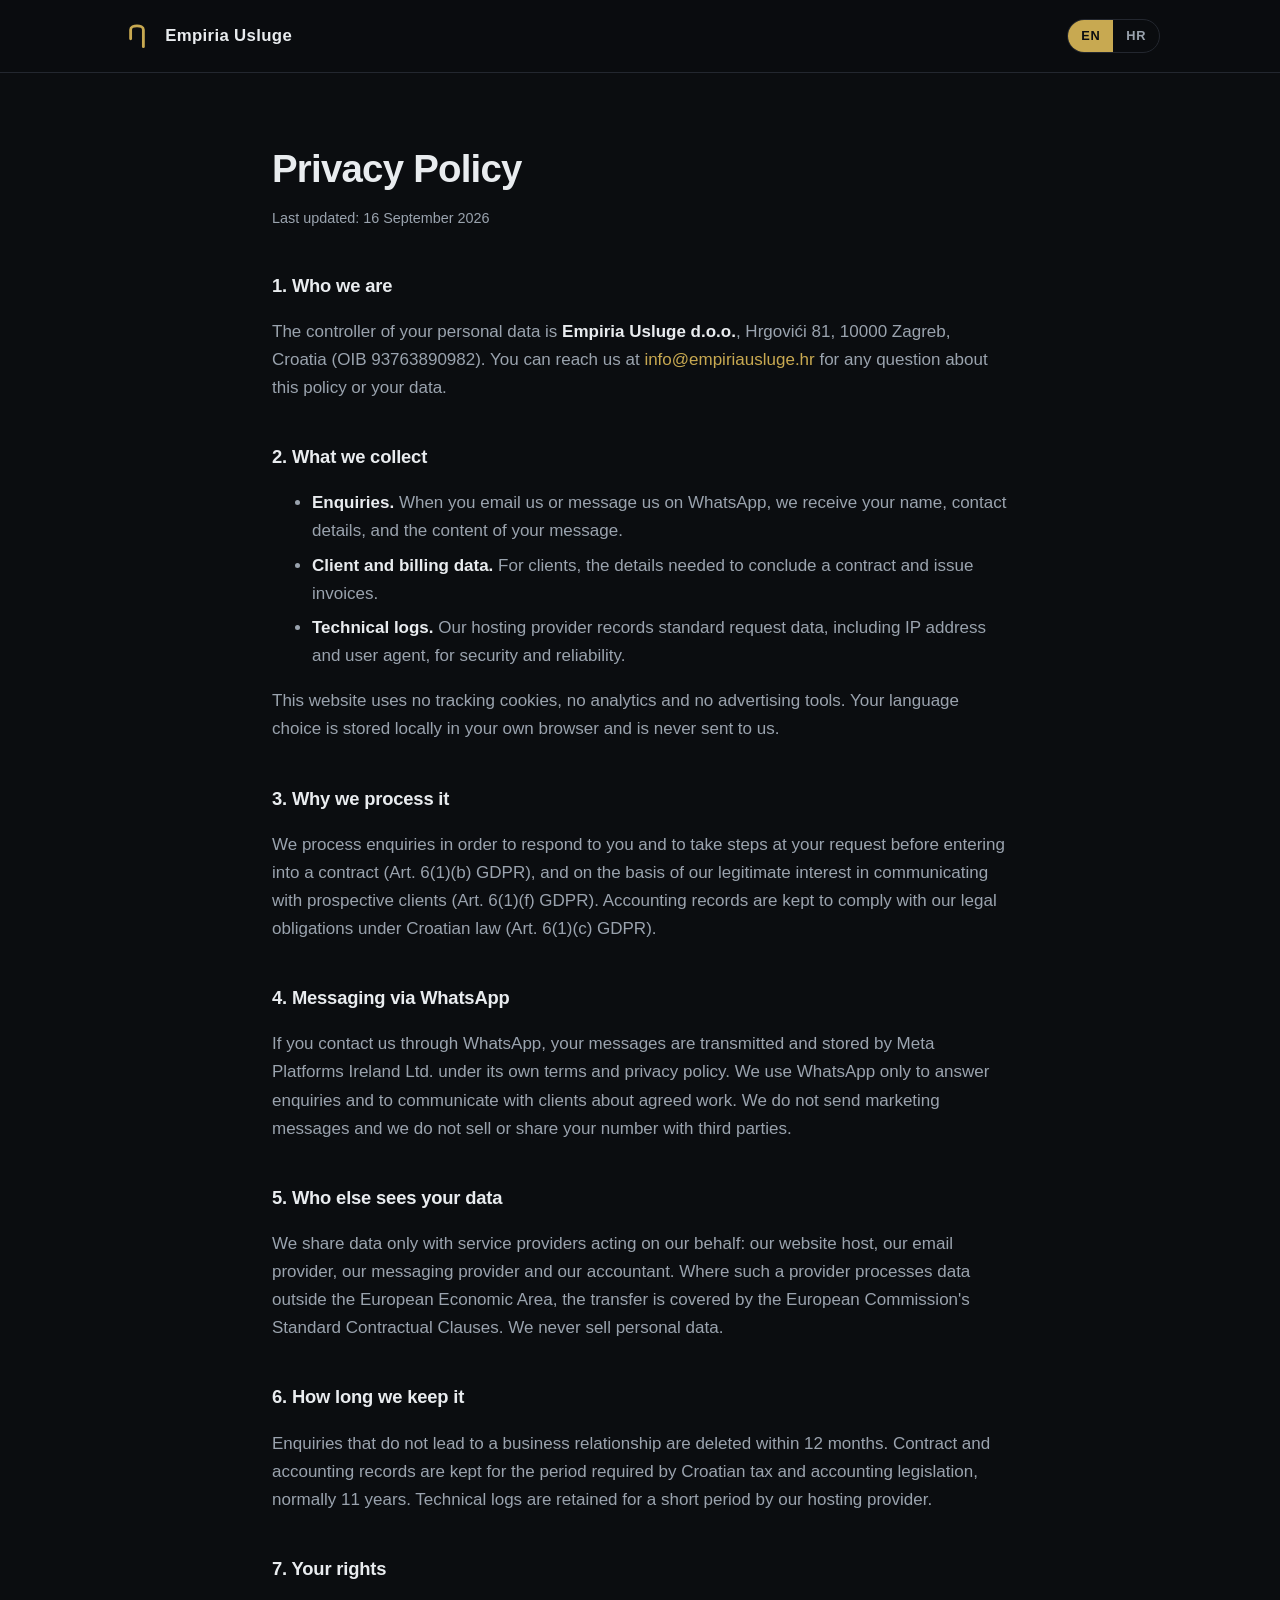
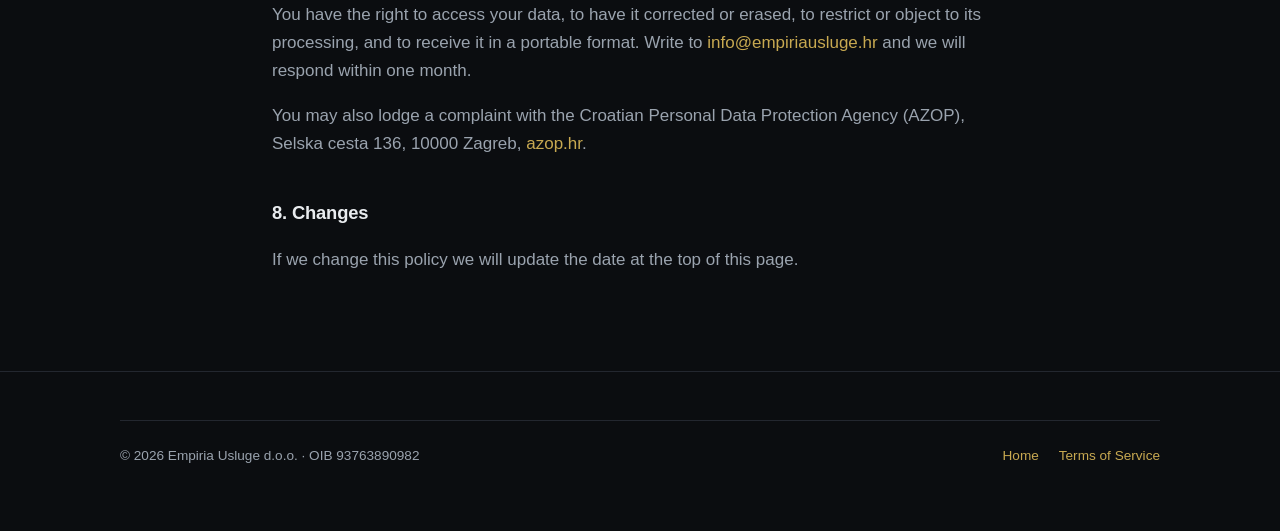
==== privacy.html @ d8f4f068 "Add bilingual static site for empiriausluge.hr Static EN/HR one-pager for Empiria Usluge d.o.o. pres" ====
<!DOCTYPE html>
<html lang="en" data-lang="en">
<head>
<meta charset="utf-8">
<meta name="viewport" content="width=device-width, initial-scale=1">
<title>Privacy Policy — Empiria Usluge d.o.o.</title>
<meta name="description" content="How Empiria Usluge d.o.o. collects and processes personal data, in line with the GDPR.">
<link rel="canonical" href="https://empiriausluge.hr/privacy.html">
<link rel="icon" href="/favicon.svg" type="image/svg+xml">
<link rel="stylesheet" href="/style.css">
</head>
<body>

<header class="site-header">
  <div class="wrap">
    <a class="brand" href="/">
      <svg viewBox="0 0 96 96" aria-hidden="true"><path d="M30 56 V30 C30 16 66 16 66 30 V78" fill="none" stroke="currentColor" stroke-width="8" stroke-linecap="round" stroke-linejoin="round"/></svg>
      <span class="brand-name">Empiria&nbsp;Usluge</span>
    </a>
    <div class="lang-toggle" role="group" aria-label="Language / Jezik">
      <button type="button" data-set-lang="en" aria-pressed="true">EN</button>
      <button type="button" data-set-lang="hr" aria-pressed="false">HR</button>
    </div>
  </div>
</header>

<main class="wrap doc">
  <h1>
    <span lang="en">Privacy Policy</span>
    <span lang="hr">Pravila privatnosti</span>
  </h1>
  <p class="updated">
    <span lang="en">Last updated: 16 September 2026</span>
    <span lang="hr">Zadnja izmjena: 16. rujna 2026.</span>
  </p>

  <h2><span lang="en">1. Who we are</span><span lang="hr">1. Tko smo mi</span></h2>
  <p>
    <span lang="en">The controller of your personal data is <strong>Empiria Usluge d.o.o.</strong>, Hrgovići 81, 10000 Zagreb, Croatia (OIB 93763890982). You can reach us at <a href="mailto:info@empiriausluge.hr">info@empiriausluge.hr</a> for any question about this policy or your data.</span>
    <span lang="hr">Voditelj obrade vaših osobnih podataka je <strong>Empiria Usluge d.o.o.</strong>, Hrgovići 81, 10000 Zagreb, Hrvatska (OIB 93763890982). Za svako pitanje o ovim pravilima ili o vašim podacima obratite nam se na <a href="mailto:info@empiriausluge.hr">info@empiriausluge.hr</a>.</span>
  </p>

  <h2><span lang="en">2. What we collect</span><span lang="hr">2. Koje podatke prikupljamo</span></h2>
  <ul>
    <li>
      <span lang="en"><strong>Enquiries.</strong> When you email us or message us on WhatsApp, we receive your name, contact details, and the content of your message.</span>
      <span lang="hr"><strong>Upiti.</strong> Kada nam pošaljete e-poštu ili poruku putem WhatsAppa, zaprimamo vaše ime, kontaktne podatke i sadržaj poruke.</span>
    </li>
    <li>
      <span lang="en"><strong>Client and billing data.</strong> For clients, the details needed to conclude a contract and issue invoices.</span>
      <span lang="hr"><strong>Podaci o klijentima i naplati.</strong> Za klijente, podaci potrebni za sklapanje ugovora i izdavanje računa.</span>
    </li>
    <li>
      <span lang="en"><strong>Technical logs.</strong> Our hosting provider records standard request data, including IP address and user agent, for security and reliability.</span>
      <span lang="hr"><strong>Tehnički zapisi.</strong> Naš davatelj usluge poslužitelja bilježi standardne podatke o zahtjevima, uključujući IP adresu i podatke o pregledniku, radi sigurnosti i pouzdanosti.</span>
    </li>
  </ul>
  <p>
    <span lang="en">This website uses no tracking cookies, no analytics and no advertising tools. Your language choice is stored locally in your own browser and is never sent to us.</span>
    <span lang="hr">Ove mrežne stranice ne koriste kolačiće za praćenje, analitiku niti oglašavanje. Vaš odabir jezika pohranjuje se lokalno u vašem pregledniku i nikada nam se ne šalje.</span>
  </p>

  <h2><span lang="en">3. Why we process it</span><span lang="hr">3. Svrha i pravna osnova obrade</span></h2>
  <p>
    <span lang="en">We process enquiries in order to respond to you and to take steps at your request before entering into a contract (Art. 6(1)(b) GDPR), and on the basis of our legitimate interest in communicating with prospective clients (Art. 6(1)(f) GDPR). Accounting records are kept to comply with our legal obligations under Croatian law (Art. 6(1)(c) GDPR).</span>
    <span lang="hr">Upite obrađujemo kako bismo vam odgovorili i poduzeli radnje na vaš zahtjev prije sklapanja ugovora (čl. 6. st. 1. t. (b) GDPR-a) te na temelju našeg legitimnog interesa za komunikaciju s potencijalnim klijentima (čl. 6. st. 1. t. (f) GDPR-a). Računovodstvenu dokumentaciju čuvamo radi ispunjenja zakonskih obveza prema hrvatskim propisima (čl. 6. st. 1. t. (c) GDPR-a).</span>
  </p>

  <h2><span lang="en">4. Messaging via WhatsApp</span><span lang="hr">4. Komunikacija putem WhatsAppa</span></h2>
  <p>
    <span lang="en">If you contact us through WhatsApp, your messages are transmitted and stored by Meta Platforms Ireland Ltd. under its own terms and privacy policy. We use WhatsApp only to answer enquiries and to communicate with clients about agreed work. We do not send marketing messages and we do not sell or share your number with third parties.</span>
    <span lang="hr">Ako nas kontaktirate putem WhatsAppa, vaše poruke prenosi i pohranjuje Meta Platforms Ireland Ltd. prema vlastitim uvjetima i pravilima privatnosti. WhatsApp koristimo isključivo za odgovaranje na upite i komunikaciju s klijentima o dogovorenom poslu. Ne šaljemo marketinške poruke i ne prodajemo niti dijelimo vaš broj trećim stranama.</span>
  </p>

  <h2><span lang="en">5. Who else sees your data</span><span lang="hr">5. Tko još ima pristup podacima</span></h2>
  <p>
    <span lang="en">We share data only with service providers acting on our behalf: our website host, our email provider, our messaging provider and our accountant. Where such a provider processes data outside the European Economic Area, the transfer is covered by the European Commission's Standard Contractual Clauses. We never sell personal data.</span>
    <span lang="hr">Podatke dijelimo isključivo s pružateljima usluga koji djeluju u naše ime: davateljem usluge poslužitelja, davateljem usluge e-pošte, davateljem usluge razmjene poruka i našim knjigovodstvom. Ako takav pružatelj obrađuje podatke izvan Europskog gospodarskog prostora, prijenos je uređen Standardnim ugovornim klauzulama Europske komisije. Osobne podatke nikada ne prodajemo.</span>
  </p>

  <h2><span lang="en">6. How long we keep it</span><span lang="hr">6. Rokovi čuvanja</span></h2>
  <p>
    <span lang="en">Enquiries that do not lead to a business relationship are deleted within 12 months. Contract and accounting records are kept for the period required by Croatian tax and accounting legislation, normally 11 years. Technical logs are retained for a short period by our hosting provider.</span>
    <span lang="hr">Upiti koji ne dovedu do poslovnog odnosa brišu se u roku od 12 mjeseci. Ugovorna i računovodstvena dokumentacija čuva se u rokovima propisanim hrvatskim poreznim i računovodstvenim propisima, u pravilu 11 godina. Tehničke zapise naš davatelj usluge poslužitelja čuva kratko razdoblje.</span>
  </p>

  <h2><span lang="en">7. Your rights</span><span lang="hr">7. Vaša prava</span></h2>
  <p>
    <span lang="en">You have the right to access your data, to have it corrected or erased, to restrict or object to its processing, and to receive it in a portable format. Write to <a href="mailto:info@empiriausluge.hr">info@empiriausluge.hr</a> and we will respond within one month.</span>
    <span lang="hr">Imate pravo na pristup svojim podacima, njihov ispravak ili brisanje, ograničenje obrade, prigovor na obradu te prenosivost podataka. Pišite nam na <a href="mailto:info@empiriausluge.hr">info@empiriausluge.hr</a> i odgovorit ćemo u roku od mjesec dana.</span>
  </p>
  <p>
    <span lang="en">You may also lodge a complaint with the Croatian Personal Data Protection Agency (AZOP), Selska cesta 136, 10000 Zagreb, <a href="https://azop.hr" rel="noopener">azop.hr</a>.</span>
    <span lang="hr">Pritužbu možete podnijeti i Agenciji za zaštitu osobnih podataka (AZOP), Selska cesta 136, 10000 Zagreb, <a href="https://azop.hr" rel="noopener">azop.hr</a>.</span>
  </p>

  <h2><span lang="en">8. Changes</span><span lang="hr">8. Izmjene</span></h2>
  <p>
    <span lang="en">If we change this policy we will update the date at the top of this page.</span>
    <span lang="hr">Ako izmijenimo ova pravila, ažurirat ćemo datum na vrhu ove stranice.</span>
  </p>
</main>

<footer class="site-footer">
  <div class="wrap">
    <div class="footer-bottom">
      <span>&copy; <span id="year">2026</span> Empiria Usluge d.o.o. &middot; OIB 93763890982</span>
      <nav class="footer-links">
        <a href="/"><span lang="en">Home</span><span lang="hr">Naslovnica</span></a>
        <a href="/terms.html"><span lang="en">Terms of Service</span><span lang="hr">Uvjeti korištenja</span></a>
      </nav>
    </div>
  </div>
</footer>

<script src="/lang.js"></script>
</body>
</html>
---- style.css ----
:root {
  --bg: #0b0d10;
  --surface: #14171c;
  --border: #23272f;
  --text: #e9ecef;
  --muted: #9aa3ae;
  --accent: #c8a951;
  --maxw: 68rem;
}

* { box-sizing: border-box; }

html { -webkit-text-size-adjust: 100%; scroll-behavior: smooth; }

body {
  margin: 0;
  background: var(--bg);
  color: var(--text);
  font-family: -apple-system, BlinkMacSystemFont, "Segoe UI", Inter, Roboto,
               "Helvetica Neue", Arial, sans-serif;
  font-size: 17px;
  line-height: 1.65;
  -webkit-font-smoothing: antialiased;
}

/* --- bilingual toggle: show only the active language --- */
html[data-lang="en"] [lang="hr"],
html[data-lang="hr"] [lang="en"] { display: none; }

.wrap {
  max-width: var(--maxw);
  margin: 0 auto;
  padding: 0 1.5rem;
}

a { color: var(--accent); text-decoration: none; }
a:hover { text-decoration: underline; }

/* --- header --- */
.site-header {
  border-bottom: 1px solid var(--border);
  position: sticky;
  top: 0;
  background: rgba(11, 13, 16, 0.85);
  backdrop-filter: blur(10px);
  z-index: 10;
}

.site-header .wrap {
  display: flex;
  align-items: center;
  justify-content: space-between;
  gap: 1rem;
  min-height: 4.5rem;
}

.brand {
  display: flex;
  align-items: center;
  gap: 0.7rem;
  color: var(--text);
  text-decoration: none;
}
.brand:hover { text-decoration: none; }

.brand svg { width: 34px; height: 34px; color: var(--accent); flex: none; }

.brand-name {
  font-size: 1.05rem;
  font-weight: 600;
  letter-spacing: 0.02em;
}

.lang-toggle {
  display: flex;
  border: 1px solid var(--border);
  border-radius: 999px;
  overflow: hidden;
  flex: none;
}

.lang-toggle button {
  appearance: none;
  background: none;
  border: 0;
  color: var(--muted);
  font: inherit;
  font-size: 0.8rem;
  font-weight: 600;
  letter-spacing: 0.06em;
  padding: 0.35rem 0.8rem;
  cursor: pointer;
}

.lang-toggle button[aria-pressed="true"] {
  background: var(--accent);
  color: #0b0d10;
}

/* --- hero --- */
.hero { padding: 6rem 0 4.5rem; }

.hero .eta {
  width: 78px;
  height: 78px;
  color: var(--accent);
  margin-bottom: 2rem;
  display: block;
}

.hero h1 {
  font-size: clamp(2.1rem, 5.5vw, 3.4rem);
  line-height: 1.12;
  letter-spacing: -0.025em;
  font-weight: 650;
  margin: 0 0 1.4rem;
  max-width: 20ch;
}

.hero p {
  font-size: clamp(1.05rem, 2vw, 1.22rem);
  color: var(--muted);
  max-width: 56ch;
  margin: 0;
}

/* --- services --- */
.services {
  display: grid;
  grid-template-columns: repeat(auto-fit, minmax(16rem, 1fr));
  gap: 1.25rem;
  padding-bottom: 5rem;
}

.card {
  background: var(--surface);
  border: 1px solid var(--border);
  border-radius: 14px;
  padding: 1.7rem;
}

.card h2 {
  font-size: 1.02rem;
  font-weight: 640;
  letter-spacing: 0.01em;
  margin: 0 0 0.7rem;
}

.card h2::before {
  content: "";
  display: block;
  width: 26px;
  height: 2px;
  background: var(--accent);
  margin-bottom: 1rem;
}

.card p { margin: 0; color: var(--muted); font-size: 0.97rem; }

/* --- contact --- */
.contact {
  border-top: 1px solid var(--border);
  padding: 4.5rem 0;
}

.contact h2 {
  font-size: 1.7rem;
  letter-spacing: -0.02em;
  margin: 0 0 0.9rem;
}

.contact p { color: var(--muted); margin: 0 0 1.8rem; max-width: 52ch; }

.mailto {
  display: inline-block;
  font-size: 1.15rem;
  font-weight: 600;
  border: 1px solid var(--accent);
  border-radius: 10px;
  padding: 0.75rem 1.5rem;
}
.mailto:hover { background: var(--accent); color: #0b0d10; text-decoration: none; }

/* --- legal footer --- */
.site-footer {
  border-top: 1px solid var(--border);
  padding: 3rem 0 4rem;
  font-size: 0.9rem;
  color: var(--muted);
}

.legal-grid {
  display: grid;
  grid-template-columns: repeat(auto-fit, minmax(15rem, 1fr));
  gap: 1.75rem 2.5rem;
  margin-bottom: 2.5rem;
}

.legal-grid h3 {
  font-size: 0.72rem;
  text-transform: uppercase;
  letter-spacing: 0.13em;
  color: var(--text);
  margin: 0 0 0.55rem;
  font-weight: 600;
}

.legal-grid p { margin: 0; }
.legal-grid dl { margin: 0; }
.legal-grid dt {
  color: var(--text);
  font-weight: 600;
  font-size: 0.78rem;
  letter-spacing: 0.04em;
}
.legal-grid dd { margin: 0 0 0.6rem; }
.legal-grid dd:last-child { margin-bottom: 0; }

.footer-bottom {
  border-top: 1px solid var(--border);
  padding-top: 1.5rem;
  display: flex;
  flex-wrap: wrap;
  gap: 0.6rem 1.5rem;
  justify-content: space-between;
  font-size: 0.85rem;
}

.footer-links { display: flex; gap: 1.25rem; flex-wrap: wrap; }

/* --- legal pages (privacy / terms) --- */
.doc { padding: 4rem 0 5rem; max-width: 46rem; }
.doc h1 {
  font-size: clamp(1.8rem, 4vw, 2.4rem);
  letter-spacing: -0.02em;
  margin: 0 0 0.4rem;
}
.doc .updated { color: var(--muted); font-size: 0.9rem; margin: 0 0 2.5rem; }
.doc h2 {
  font-size: 1.15rem;
  margin: 2.5rem 0 0.7rem;
  letter-spacing: -0.01em;
}
.doc p, .doc li { color: var(--muted); }
.doc li { margin-bottom: 0.4rem; }
.doc strong { color: var(--text); font-weight: 600; }

@media (max-width: 640px) {
  .hero { padding: 4rem 0 3rem; }
  .hero .eta { width: 60px; height: 60px; margin-bottom: 1.5rem; }
  body { font-size: 16px; }
}

@media (prefers-reduced-motion: reduce) {
  html { scroll-behavior: auto; }
}
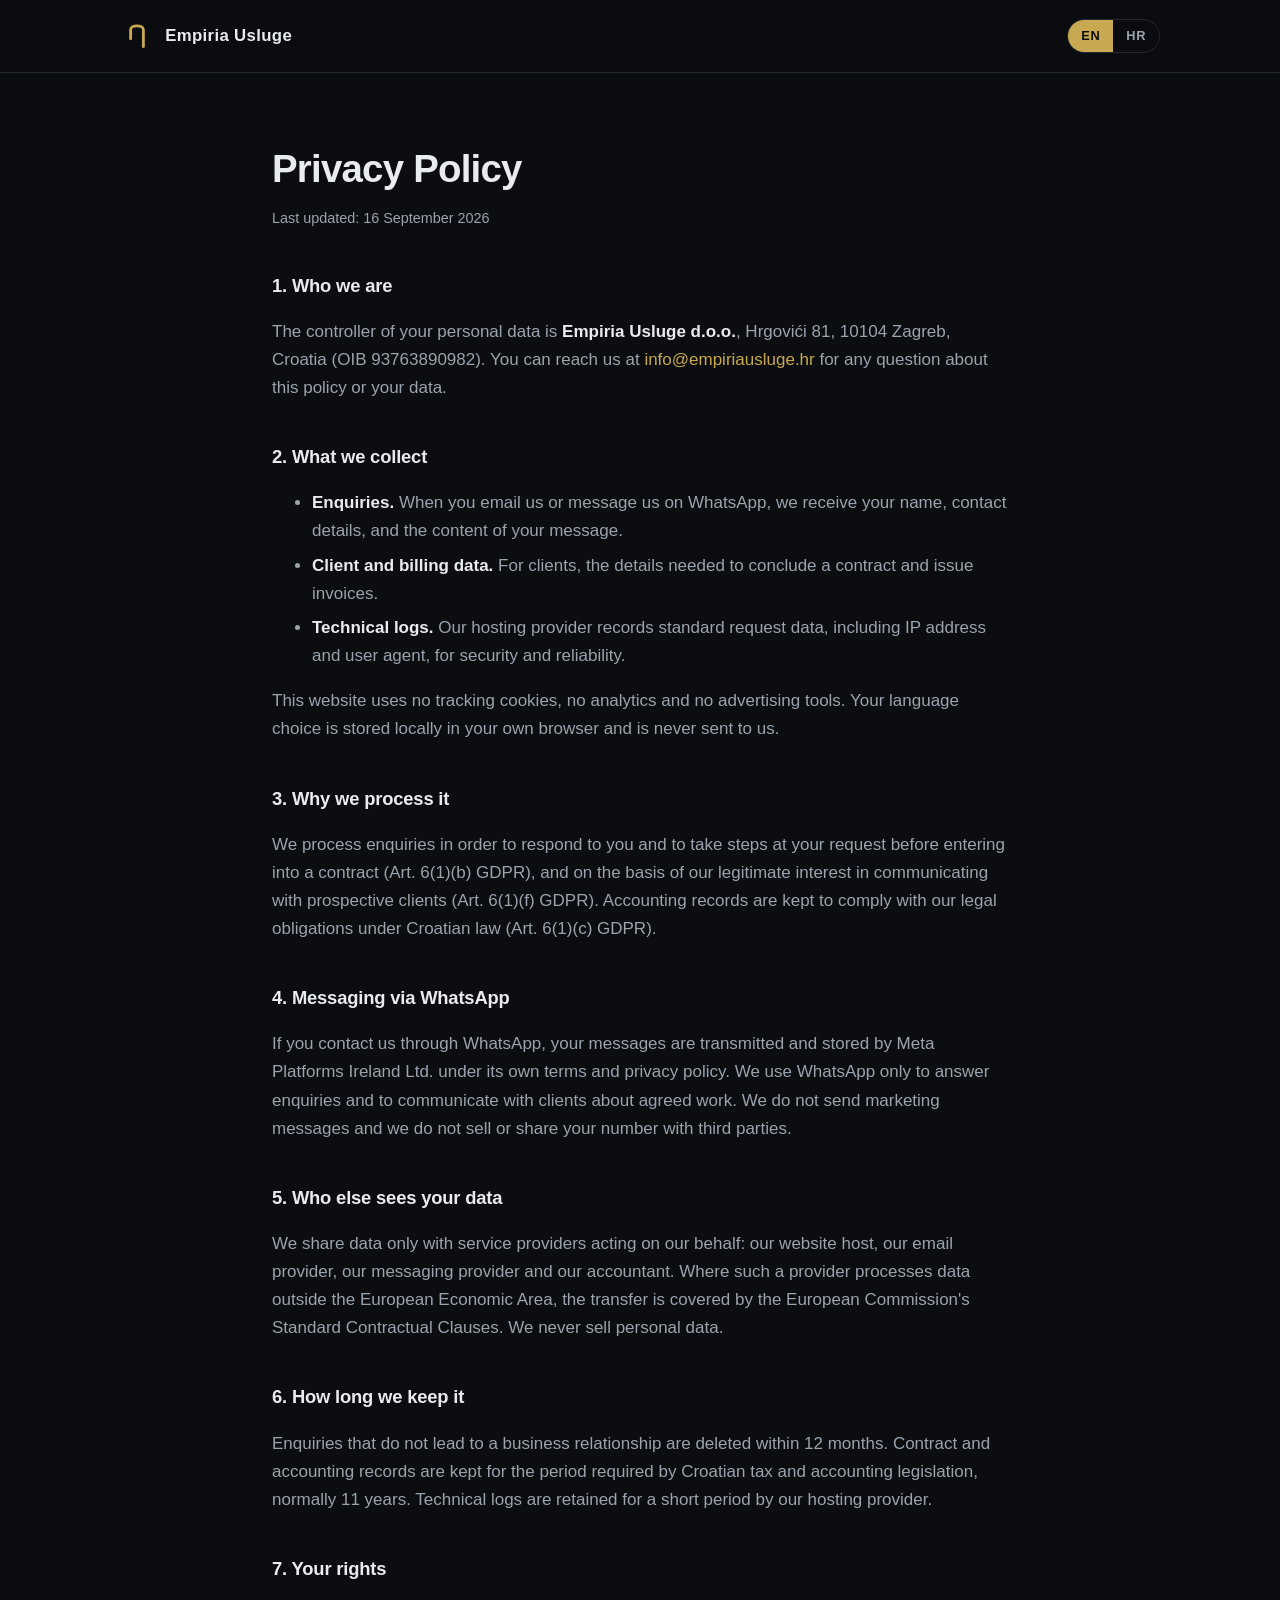
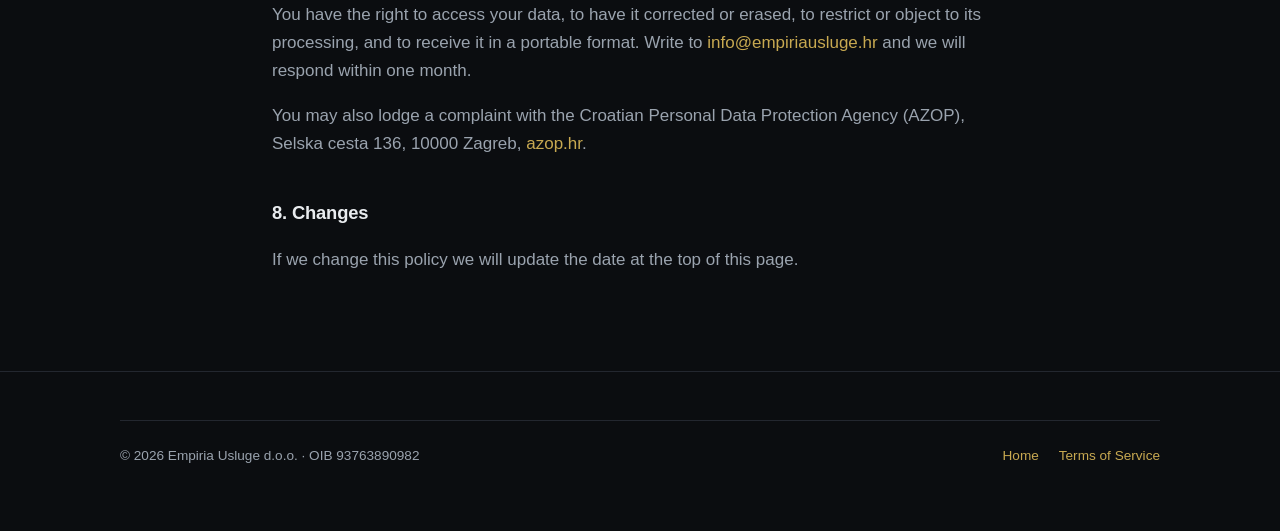
==== commit 9f226197: "Update company postcode to 10104 The .hr registry records the company address as HRGOVIĆI 81, ZAGREB" ====
--- a/privacy.html
+++ b/privacy.html
@@ -36,8 +36,8 @@
 
   <h2><span lang="en">1. Who we are</span><span lang="hr">1. Tko smo mi</span></h2>
   <p>
-    <span lang="en">The controller of your personal data is <strong>Empiria Usluge d.o.o.</strong>, Hrgovići 81, 10000 Zagreb, Croatia (OIB 93763890982). You can reach us at <a href="mailto:info@empiriausluge.hr">info@empiriausluge.hr</a> for any question about this policy or your data.</span>
-    <span lang="hr">Voditelj obrade vaših osobnih podataka je <strong>Empiria Usluge d.o.o.</strong>, Hrgovići 81, 10000 Zagreb, Hrvatska (OIB 93763890982). Za svako pitanje o ovim pravilima ili o vašim podacima obratite nam se na <a href="mailto:info@empiriausluge.hr">info@empiriausluge.hr</a>.</span>
+    <span lang="en">The controller of your personal data is <strong>Empiria Usluge d.o.o.</strong>, Hrgovići 81, 10104 Zagreb, Croatia (OIB 93763890982). You can reach us at <a href="mailto:info@empiriausluge.hr">info@empiriausluge.hr</a> for any question about this policy or your data.</span>
+    <span lang="hr">Voditelj obrade vaših osobnih podataka je <strong>Empiria Usluge d.o.o.</strong>, Hrgovići 81, 10104 Zagreb, Hrvatska (OIB 93763890982). Za svako pitanje o ovim pravilima ili o vašim podacima obratite nam se na <a href="mailto:info@empiriausluge.hr">info@empiriausluge.hr</a>.</span>
   </p>
 
   <h2><span lang="en">2. What we collect</span><span lang="hr">2. Koje podatke prikupljamo</span></h2>
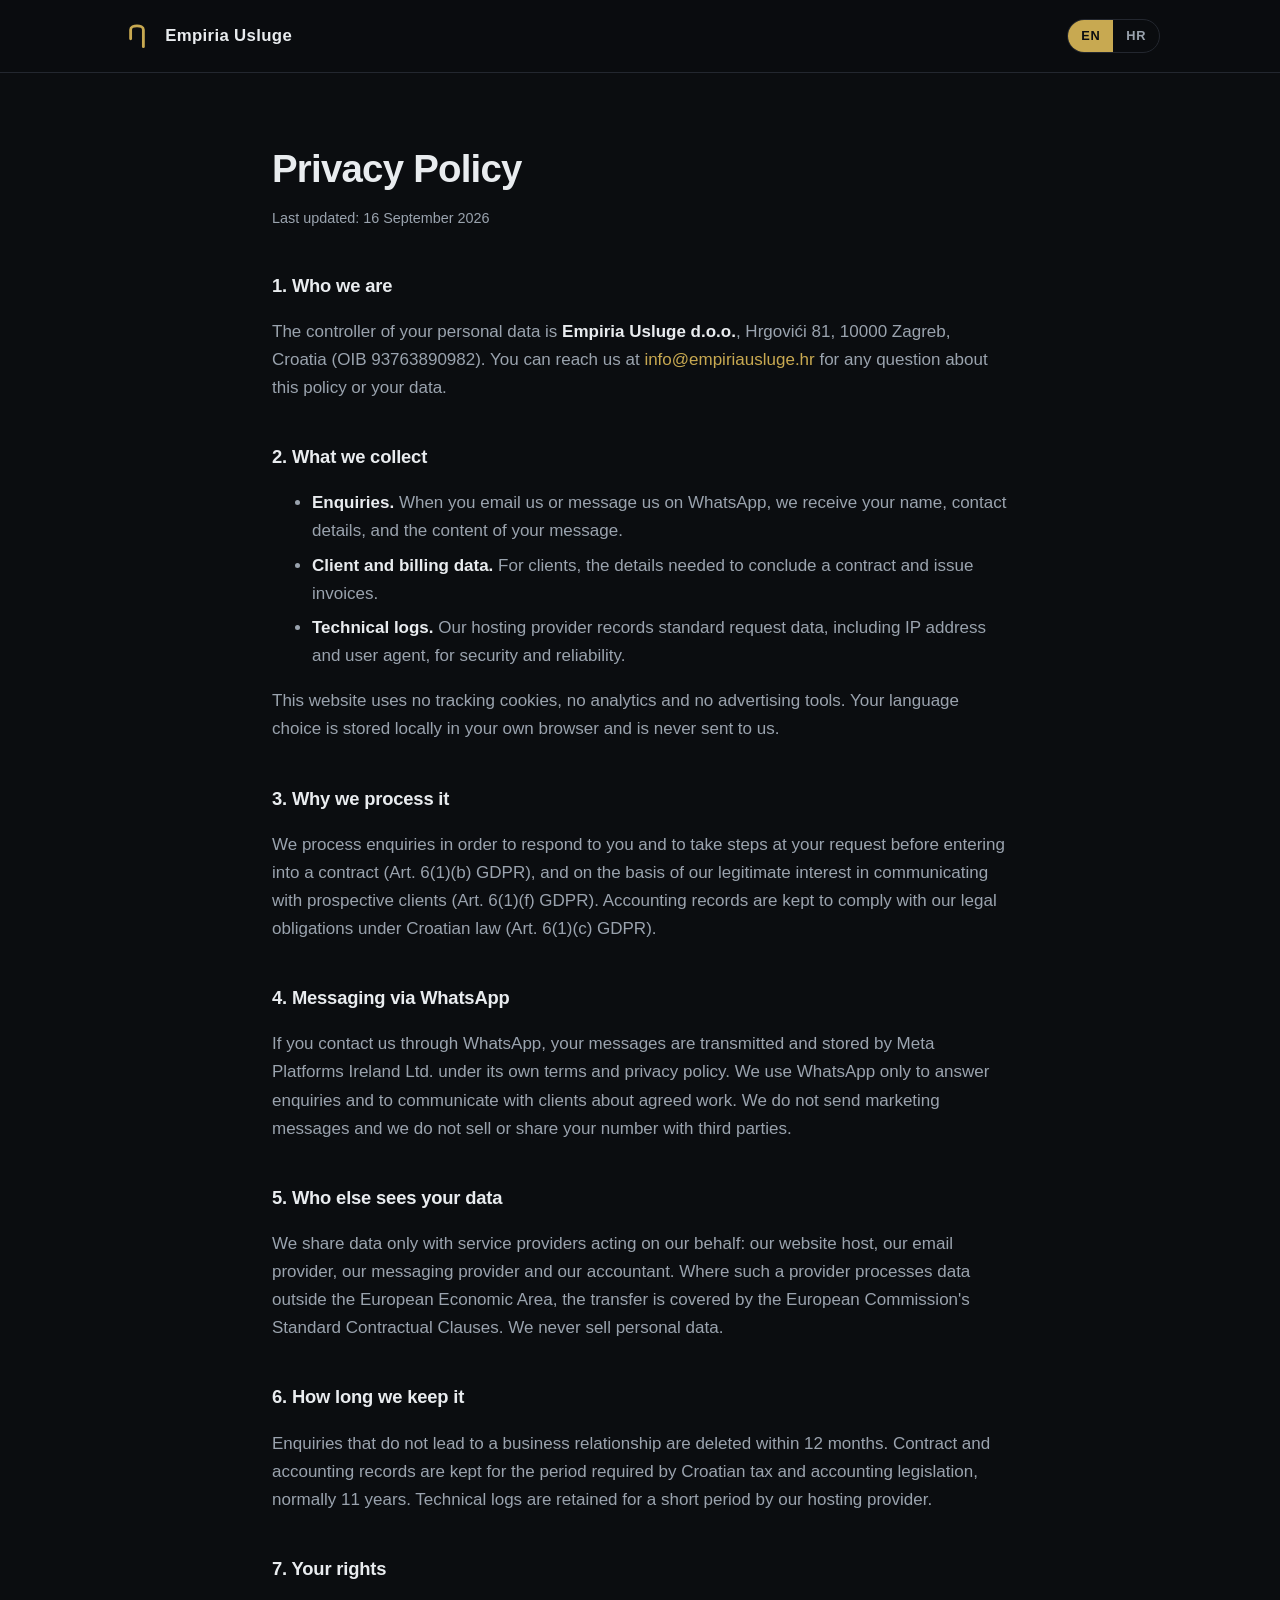
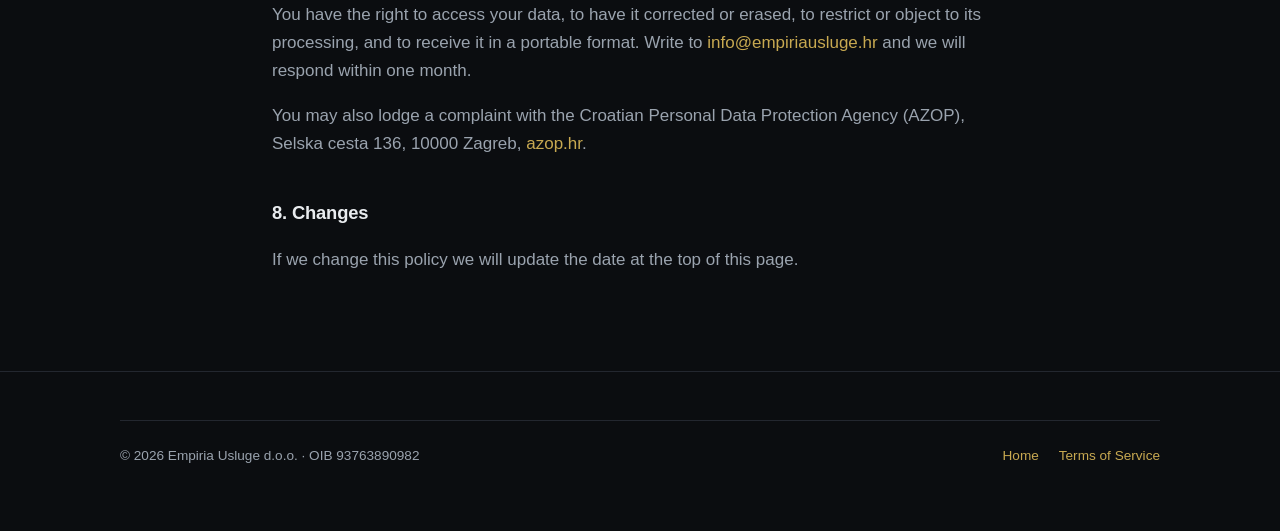
==== commit 292a94a2: "Revert company postcode to 10000 The change to 10104 was inferred from the .hr domain whois registra" ====
--- a/privacy.html
+++ b/privacy.html
@@ -5,7 +5,7 @@
 <meta name="viewport" content="width=device-width, initial-scale=1">
 <title>Privacy Policy — Empiria Usluge d.o.o.</title>
 <meta name="description" content="How Empiria Usluge d.o.o. collects and processes personal data, in line with the GDPR.">
-<link rel="canonical" href="https://empiriausluge.hr/privacy.html">
+<link rel="canonical" href="https://empiriausluge.hr/privacy">
 <link rel="icon" href="/favicon.svg" type="image/svg+xml">
 <link rel="stylesheet" href="/style.css">
 </head>
@@ -36,8 +36,8 @@
 
   <h2><span lang="en">1. Who we are</span><span lang="hr">1. Tko smo mi</span></h2>
   <p>
-    <span lang="en">The controller of your personal data is <strong>Empiria Usluge d.o.o.</strong>, Hrgovići 81, 10104 Zagreb, Croatia (OIB 93763890982). You can reach us at <a href="mailto:info@empiriausluge.hr">info@empiriausluge.hr</a> for any question about this policy or your data.</span>
-    <span lang="hr">Voditelj obrade vaših osobnih podataka je <strong>Empiria Usluge d.o.o.</strong>, Hrgovići 81, 10104 Zagreb, Hrvatska (OIB 93763890982). Za svako pitanje o ovim pravilima ili o vašim podacima obratite nam se na <a href="mailto:info@empiriausluge.hr">info@empiriausluge.hr</a>.</span>
+    <span lang="en">The controller of your personal data is <strong>Empiria Usluge d.o.o.</strong>, Hrgovići 81, 10000 Zagreb, Croatia (OIB 93763890982). You can reach us at <a href="mailto:info@empiriausluge.hr">info@empiriausluge.hr</a> for any question about this policy or your data.</span>
+    <span lang="hr">Voditelj obrade vaših osobnih podataka je <strong>Empiria Usluge d.o.o.</strong>, Hrgovići 81, 10000 Zagreb, Hrvatska (OIB 93763890982). Za svako pitanje o ovim pravilima ili o vašim podacima obratite nam se na <a href="mailto:info@empiriausluge.hr">info@empiriausluge.hr</a>.</span>
   </p>
 
   <h2><span lang="en">2. What we collect</span><span lang="hr">2. Koje podatke prikupljamo</span></h2>
@@ -107,7 +107,7 @@
       <span>&copy; <span id="year">2026</span> Empiria Usluge d.o.o. &middot; OIB 93763890982</span>
       <nav class="footer-links">
         <a href="/"><span lang="en">Home</span><span lang="hr">Naslovnica</span></a>
-        <a href="/terms.html"><span lang="en">Terms of Service</span><span lang="hr">Uvjeti korištenja</span></a>
+        <a href="/terms"><span lang="en">Terms of Service</span><span lang="hr">Uvjeti korištenja</span></a>
       </nav>
     </div>
   </div>
